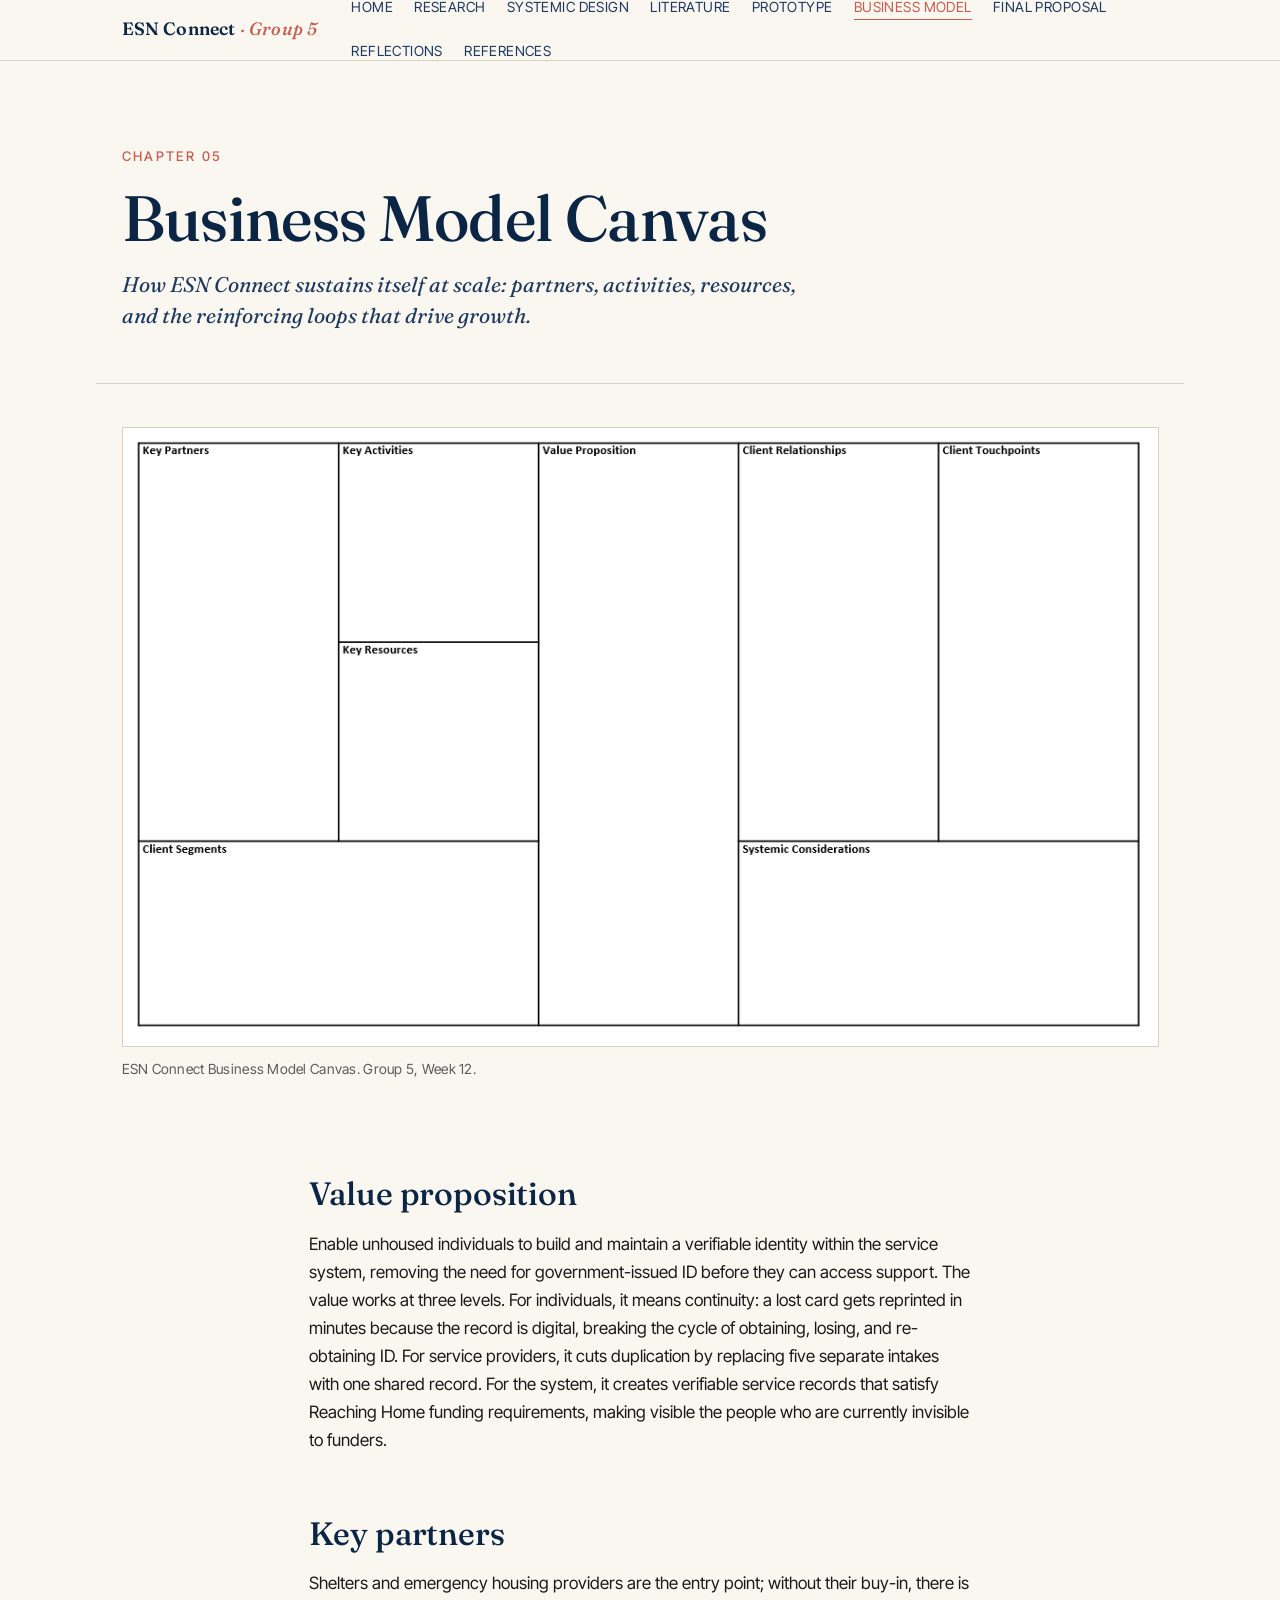
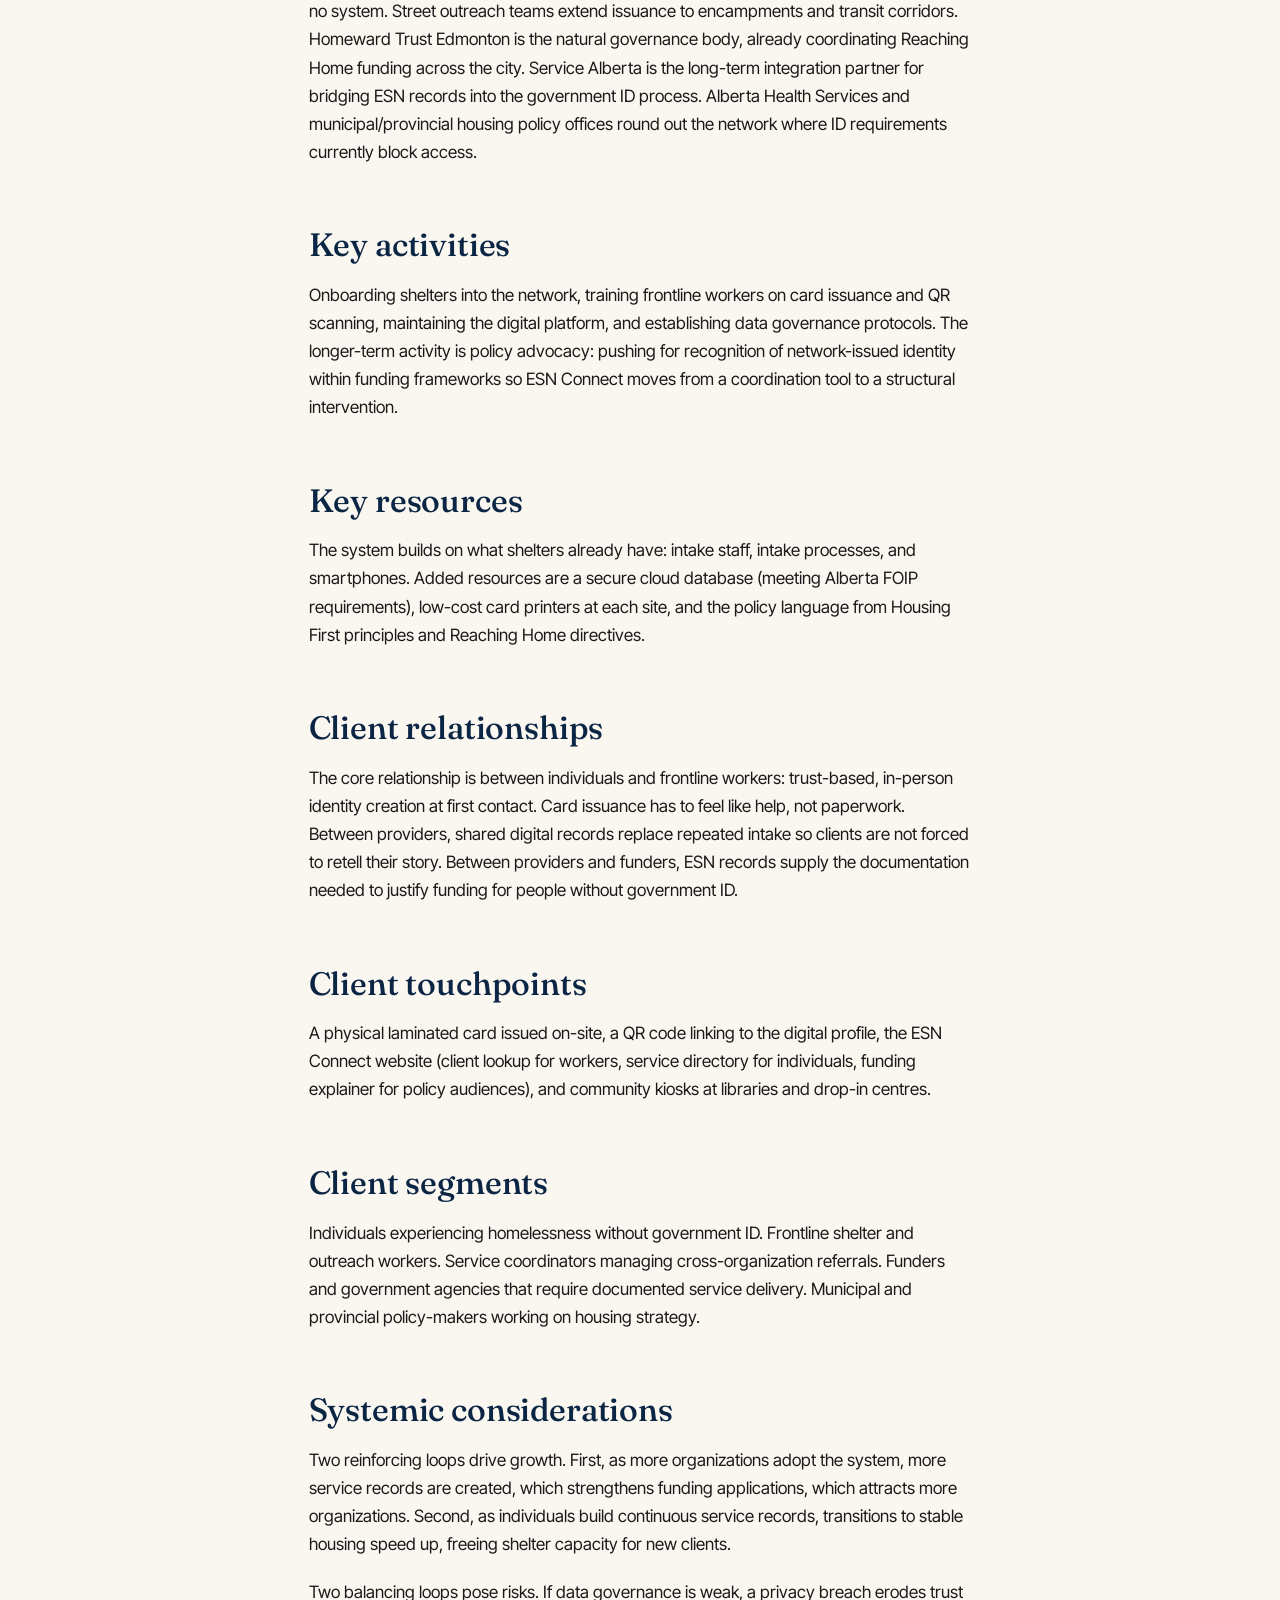
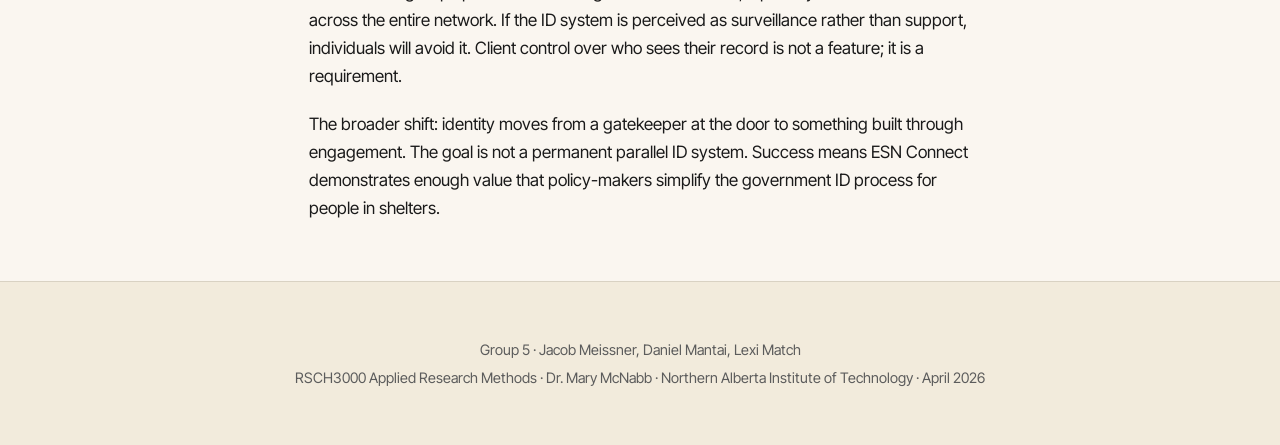
==== business-model.html @ 67c7669d "Add files via upload" ====
<!DOCTYPE html>
<html lang="en">
<head>
  <meta charset="utf-8">
  <meta name="viewport" content="width=device-width,initial-scale=1">
  <title>Business Model Canvas · ESN Connect</title>
  <link rel="preconnect" href="https://fonts.googleapis.com">
  <link rel="preconnect" href="https://fonts.gstatic.com" crossorigin>
  <link href="https://fonts.googleapis.com/css2?family=Fraunces:ital,opsz,wght@0,9..144,400;0,9..144,500;0,9..144,600;1,9..144,400;1,9..144,500&family=Inter+Tight:wght@400;500;600&display=swap" rel="stylesheet">
  <link rel="stylesheet" href="assets/css/styles.css">
</head>
<body>

<nav class="site-nav">
  <div class="site-nav__inner">
    <a class="site-nav__brand" href="index.html">ESN Connect <em>· Group 5</em></a>
    <ul class="site-nav__links">
      <li><a href="index.html">Home</a></li>
      <li><a href="research-question.html">Research</a></li>
      <li><a href="systemic-design.html">Systemic Design</a></li>
      <li><a href="literature-review.html">Literature</a></li>
      <li><a href="prototype.html">Prototype</a></li>
      <li><a href="business-model.html" aria-current="page">Business Model</a></li>
      <li><a href="final-proposal.html">Final Proposal</a></li>
      <li><a href="reflections.html">Reflections</a></li>
      <li><a href="references.html">References</a></li>
    </ul>
  </div>
</nav>

<header class="page-header">
  <p class="page-header__eyebrow">Chapter 05</p>
  <h1>Business Model Canvas</h1>
  <p class="page-header__lead">How ESN Connect sustains itself at scale: partners, activities, resources, and the reinforcing loops that drive growth.</p>
</header>

<section class="wide">
  <figure class="figure">
    <img src="assets/images/business-model-canvas.png" alt="Business Model Canvas for ESN Connect showing partners, activities, value proposition, relationships, touchpoints, resources, segments, and systemic considerations.">
    <figcaption>ESN Connect Business Model Canvas. Group 5, Week 12.</figcaption>
  </figure>
</section>

<main class="prose">

  <section>
    <h2>Value proposition</h2>
    <p>Enable unhoused individuals to build and maintain a verifiable identity within the service system, removing the need for government-issued ID before they can access support. The value works at three levels. For individuals, it means continuity: a lost card gets reprinted in minutes because the record is digital, breaking the cycle of obtaining, losing, and re-obtaining ID. For service providers, it cuts duplication by replacing five separate intakes with one shared record. For the system, it creates verifiable service records that satisfy Reaching Home funding requirements, making visible the people who are currently invisible to funders.</p>
  </section>

  <section>
    <h2>Key partners</h2>
    <p>Shelters and emergency housing providers are the entry point; without their buy-in, there is no system. Street outreach teams extend issuance to encampments and transit corridors. Homeward Trust Edmonton is the natural governance body, already coordinating Reaching Home funding across the city. Service Alberta is the long-term integration partner for bridging ESN records into the government ID process. Alberta Health Services and municipal/provincial housing policy offices round out the network where ID requirements currently block access.</p>
  </section>

  <section>
    <h2>Key activities</h2>
    <p>Onboarding shelters into the network, training frontline workers on card issuance and QR scanning, maintaining the digital platform, and establishing data governance protocols. The longer-term activity is policy advocacy: pushing for recognition of network-issued identity within funding frameworks so ESN Connect moves from a coordination tool to a structural intervention.</p>
  </section>

  <section>
    <h2>Key resources</h2>
    <p>The system builds on what shelters already have: intake staff, intake processes, and smartphones. Added resources are a secure cloud database (meeting Alberta FOIP requirements), low-cost card printers at each site, and the policy language from Housing First principles and Reaching Home directives.</p>
  </section>

  <section>
    <h2>Client relationships</h2>
    <p>The core relationship is between individuals and frontline workers: trust-based, in-person identity creation at first contact. Card issuance has to feel like help, not paperwork. Between providers, shared digital records replace repeated intake so clients are not forced to retell their story. Between providers and funders, ESN records supply the documentation needed to justify funding for people without government ID.</p>
  </section>

  <section>
    <h2>Client touchpoints</h2>
    <p>A physical laminated card issued on-site, a QR code linking to the digital profile, the ESN Connect website (client lookup for workers, service directory for individuals, funding explainer for policy audiences), and community kiosks at libraries and drop-in centres.</p>
  </section>

  <section>
    <h2>Client segments</h2>
    <p>Individuals experiencing homelessness without government ID. Frontline shelter and outreach workers. Service coordinators managing cross-organization referrals. Funders and government agencies that require documented service delivery. Municipal and provincial policy-makers working on housing strategy.</p>
  </section>

  <section>
    <h2>Systemic considerations</h2>
    <p>Two reinforcing loops drive growth. First, as more organizations adopt the system, more service records are created, which strengthens funding applications, which attracts more organizations. Second, as individuals build continuous service records, transitions to stable housing speed up, freeing shelter capacity for new clients.</p>
    <p>Two balancing loops pose risks. If data governance is weak, a privacy breach erodes trust across the entire network. If the ID system is perceived as surveillance rather than support, individuals will avoid it. Client control over who sees their record is not a feature; it is a requirement.</p>
    <p>The broader shift: identity moves from a gatekeeper at the door to something built through engagement. The goal is not a permanent parallel ID system. Success means ESN Connect demonstrates enough value that policy-makers simplify the government ID process for people in shelters.</p>
  </section>

</main>

<footer class="site-footer">
  <p>Group 5 · Jacob Meissner, Daniel Mantai, Lexi Match</p>
  <p>RSCH3000 Applied Research Methods · Dr. Mary McNabb · Northern Alberta Institute of Technology · April 2026</p>
</footer>

</body>
</html>
---- assets/css/styles.css ----
/* ==========================================================================
   RSCH3000 Group 5 Portfolio — Editorial Aesthetic
   Visually distinct from the ESNConnect prototype (institutional blue + gold).
   Anchor: deep navy ink + muted terracotta accent, cream paper background,
   serif display (Fraunces) + sans body (Inter Tight).
   ========================================================================== */

:root {
  --ink: #0b2545;
  --ink-soft: #1f3a5f;
  --paper: #faf6f0;
  --paper-deep: #f2ebdc;
  --rule: #d9d2c3;
  --accent: #c65f4f;
  --accent-soft: #e4a59b;
  --text: #1a1a1a;
  --muted: #5c5c5c;
  --ai-blue: #2563c8;

  --serif: "Fraunces", "Source Serif Pro", Georgia, serif;
  --sans: "Inter Tight", -apple-system, BlinkMacSystemFont, "Segoe UI", sans-serif;

  --read-width: 42rem;
  --wide-width: 64rem;
  --nav-h: 3.5rem;
}

* { box-sizing: border-box; }

html, body {
  margin: 0;
  padding: 0;
  background: var(--paper);
  color: var(--text);
  font-family: var(--sans);
  font-size: 17px;
  line-height: 1.65;
  -webkit-font-smoothing: antialiased;
  -moz-osx-font-smoothing: grayscale;
}

a {
  color: var(--ink);
  text-decoration: underline;
  text-decoration-thickness: 1px;
  text-underline-offset: 3px;
  transition: color 120ms ease;
}
a:hover { color: var(--accent); }

/* ---------- Top nav ---------- */

.site-nav {
  position: sticky;
  top: 0;
  z-index: 10;
  background: var(--paper);
  border-bottom: 1px solid var(--rule);
  backdrop-filter: saturate(1.2);
}

.site-nav__inner {
  max-width: var(--wide-width);
  margin: 0 auto;
  padding: 0 1.5rem;
  height: var(--nav-h);
  display: flex;
  align-items: center;
  justify-content: space-between;
  gap: 2rem;
}

.site-nav__brand {
  font-family: var(--serif);
  font-weight: 600;
  font-size: 1.05rem;
  letter-spacing: 0.01em;
  color: var(--ink);
  text-decoration: none;
  white-space: nowrap;
}

.site-nav__brand em {
  font-style: italic;
  color: var(--accent);
  font-weight: 500;
}

.site-nav__links {
  display: flex;
  flex-wrap: wrap;
  gap: 1.25rem;
  list-style: none;
  margin: 0;
  padding: 0;
  font-size: 0.82rem;
  letter-spacing: 0.03em;
  text-transform: uppercase;
}

.site-nav__links a {
  color: var(--ink-soft);
  text-decoration: none;
  padding: 0.25rem 0;
  border-bottom: 1px solid transparent;
}
.site-nav__links a:hover,
.site-nav__links a[aria-current="page"] {
  color: var(--accent);
  border-bottom-color: var(--accent);
}

/* ---------- Page header ---------- */

.page-header {
  max-width: var(--wide-width);
  margin: 0 auto;
  padding: 5rem 1.5rem 3rem;
  border-bottom: 1px solid var(--rule);
}

.page-header__eyebrow {
  font-family: var(--sans);
  font-size: 0.78rem;
  letter-spacing: 0.18em;
  text-transform: uppercase;
  color: var(--accent);
  margin: 0 0 1rem;
  font-weight: 500;
}

.page-header h1 {
  font-family: var(--serif);
  font-weight: 500;
  font-size: clamp(2.4rem, 5vw, 4rem);
  line-height: 1.05;
  letter-spacing: -0.01em;
  color: var(--ink);
  margin: 0 0 1rem;
  max-width: 48rem;
}

.page-header__lead {
  font-family: var(--serif);
  font-style: italic;
  font-size: 1.25rem;
  line-height: 1.5;
  color: var(--ink-soft);
  max-width: 40rem;
  margin: 0;
}

/* ---------- Main / article ---------- */

main { padding-bottom: 6rem; }

.prose {
  max-width: var(--read-width);
  margin: 0 auto;
  padding: 3rem 1.5rem 0;
}

.prose > section { margin-bottom: 3.5rem; }

.prose h2 {
  font-family: var(--serif);
  font-weight: 500;
  font-size: 1.9rem;
  line-height: 1.2;
  color: var(--ink);
  margin: 0 0 1rem;
  letter-spacing: -0.005em;
}

.prose h3 {
  font-family: var(--sans);
  font-weight: 600;
  font-size: 0.92rem;
  letter-spacing: 0.14em;
  text-transform: uppercase;
  color: var(--accent);
  margin: 2rem 0 0.75rem;
}

.prose h4 {
  font-family: var(--serif);
  font-weight: 500;
  font-size: 1.2rem;
  color: var(--ink);
  margin: 1.5rem 0 0.5rem;
}

.prose p {
  margin: 0 0 1.15em;
  color: var(--text);
}

.prose ul, .prose ol {
  margin: 0 0 1.25em 1.2em;
  padding: 0;
}
.prose li { margin-bottom: 0.4em; }

.prose strong { color: var(--ink); }

/* ---------- Wide blocks for diagrams ---------- */

.wide {
  max-width: var(--wide-width);
  margin: 2.5rem auto;
  padding: 0 1.5rem;
}

.figure {
  margin: 0 0 2rem;
}

.figure img {
  display: block;
  width: 100%;
  height: auto;
  background: #fff;
  border: 1px solid var(--rule);
  padding: 0.5rem;
}

.figure figcaption {
  font-family: var(--sans);
  font-size: 0.82rem;
  color: var(--muted);
  margin-top: 0.6rem;
  letter-spacing: 0.02em;
}

/* ---------- Pull quote ---------- */

.pullquote {
  border-left: 3px solid var(--accent);
  padding: 0.5rem 0 0.5rem 1.5rem;
  margin: 2rem 0;
  font-family: var(--serif);
  font-style: italic;
  font-size: 1.3rem;
  line-height: 1.4;
  color: var(--ink-soft);
}

.pullquote cite {
  display: block;
  font-size: 0.85rem;
  font-style: normal;
  letter-spacing: 0.06em;
  text-transform: uppercase;
  color: var(--muted);
  margin-top: 0.75rem;
  font-family: var(--sans);
}

/* ---------- Placeholder and status flags ---------- */

.placeholder {
  background: var(--paper-deep);
  border: 1px dashed var(--accent);
  color: var(--ink-soft);
  padding: 1rem 1.25rem;
  margin: 1rem 0;
  font-family: var(--sans);
  font-size: 0.92rem;
  line-height: 1.5;
  border-radius: 2px;
}
.placeholder::before {
  content: "Placeholder  ·  ";
  font-weight: 600;
  color: var(--accent);
  letter-spacing: 0.08em;
  text-transform: uppercase;
  font-size: 0.75rem;
}

.tentative {
  background: var(--paper-deep);
  border-left: 3px solid var(--muted);
  padding: 1rem 1.25rem;
  margin: 1.5rem 0;
  font-size: 0.95rem;
}
.tentative::before {
  content: "Tentative  ";
  display: block;
  font-size: 0.72rem;
  letter-spacing: 0.12em;
  text-transform: uppercase;
  color: var(--muted);
  font-weight: 600;
  margin-bottom: 0.4rem;
}

.ai-content {
  color: var(--ai-blue);
}

.status-flag {
  display: inline-block;
  padding: 0.15rem 0.55rem;
  font-size: 0.72rem;
  letter-spacing: 0.1em;
  text-transform: uppercase;
  font-weight: 600;
  border-radius: 2px;
  background: var(--accent);
  color: #fff;
  vertical-align: middle;
}

/* ---------- CTA button ---------- */

.btn {
  display: inline-block;
  padding: 0.75rem 1.6rem;
  background: var(--ink);
  color: var(--paper);
  text-decoration: none;
  font-family: var(--sans);
  font-size: 0.88rem;
  letter-spacing: 0.1em;
  text-transform: uppercase;
  font-weight: 600;
  border: 1px solid var(--ink);
  transition: background 180ms ease, color 180ms ease;
}
.btn:hover {
  background: var(--accent);
  border-color: var(--accent);
  color: #fff;
}

.btn--ghost {
  background: transparent;
  color: var(--ink);
}
.btn--ghost:hover {
  background: var(--ink);
  color: var(--paper);
  border-color: var(--ink);
}

/* ---------- Team cards (Home) ---------- */

.team-grid {
  display: grid;
  grid-template-columns: repeat(auto-fit, minmax(14rem, 1fr));
  gap: 2rem;
  margin: 2.5rem 0;
}

.team-card {
  text-align: left;
}

.team-card__photo {
  aspect-ratio: 1 / 1;
  background: var(--paper-deep);
  border: 1px solid var(--rule);
  display: flex;
  align-items: center;
  justify-content: center;
  color: var(--muted);
  font-family: var(--serif);
  font-size: 2.5rem;
  font-style: italic;
  margin-bottom: 1rem;
}

.team-card h3 {
  font-family: var(--serif);
  font-size: 1.2rem;
  color: var(--ink);
  font-weight: 500;
  margin: 0 0 0.25rem;
  text-transform: none;
  letter-spacing: 0;
}

.team-card__role {
  font-size: 0.8rem;
  letter-spacing: 0.08em;
  text-transform: uppercase;
  color: var(--accent);
  margin: 0 0 0.75rem;
}

/* ---------- Nav index on Home ---------- */

.page-index {
  list-style: none;
  padding: 0;
  margin: 2.5rem 0;
  border-top: 1px solid var(--rule);
}
.page-index li {
  border-bottom: 1px solid var(--rule);
}
.page-index a {
  display: grid;
  grid-template-columns: 2.5rem 1fr auto;
  gap: 1rem;
  align-items: baseline;
  padding: 1rem 0;
  text-decoration: none;
  color: var(--ink);
}
.page-index a:hover { color: var(--accent); }
.page-index__num {
  font-family: var(--serif);
  font-style: italic;
  color: var(--accent);
  font-size: 1.05rem;
}
.page-index__title {
  font-family: var(--serif);
  font-size: 1.25rem;
  font-weight: 500;
}
.page-index__meta {
  font-size: 0.78rem;
  letter-spacing: 0.08em;
  text-transform: uppercase;
  color: var(--muted);
}

/* ---------- Side-by-side pairs (before/after, card front/back) ---------- */

.pair {
  display: grid;
  grid-template-columns: 1fr 1fr;
  gap: 1.25rem;
  margin: 2rem 0;
}
@media (max-width: 640px) {
  .pair { grid-template-columns: 1fr; }
}

/* ---------- Footer ---------- */

.site-footer {
  border-top: 1px solid var(--rule);
  padding: 3rem 1.5rem;
  text-align: center;
  color: var(--muted);
  font-size: 0.85rem;
  background: var(--paper-deep);
}
.site-footer p { margin: 0.25rem 0; }

/* ---------- References list ---------- */

.refs {
  list-style: none;
  padding: 0;
  margin: 2rem 0;
}
.refs li {
  padding-left: 2rem;
  text-indent: -2rem;
  margin-bottom: 1rem;
  font-size: 0.95rem;
  line-height: 1.55;
}

/* ---------- Page-load reveal ---------- */

@keyframes rise {
  from { opacity: 0; transform: translateY(8px); }
  to   { opacity: 1; transform: translateY(0); }
}

.page-header,
.prose > section,
.wide {
  animation: rise 520ms ease-out both;
}

.page-header { animation-delay: 40ms; }
.prose > section:nth-child(1) { animation-delay: 120ms; }
.prose > section:nth-child(2) { animation-delay: 200ms; }
.prose > section:nth-child(3) { animation-delay: 280ms; }
.prose > section:nth-child(n+4) { animation-delay: 360ms; }

@media (prefers-reduced-motion: reduce) {
  .page-header, .prose > section, .wide { animation: none; }
}
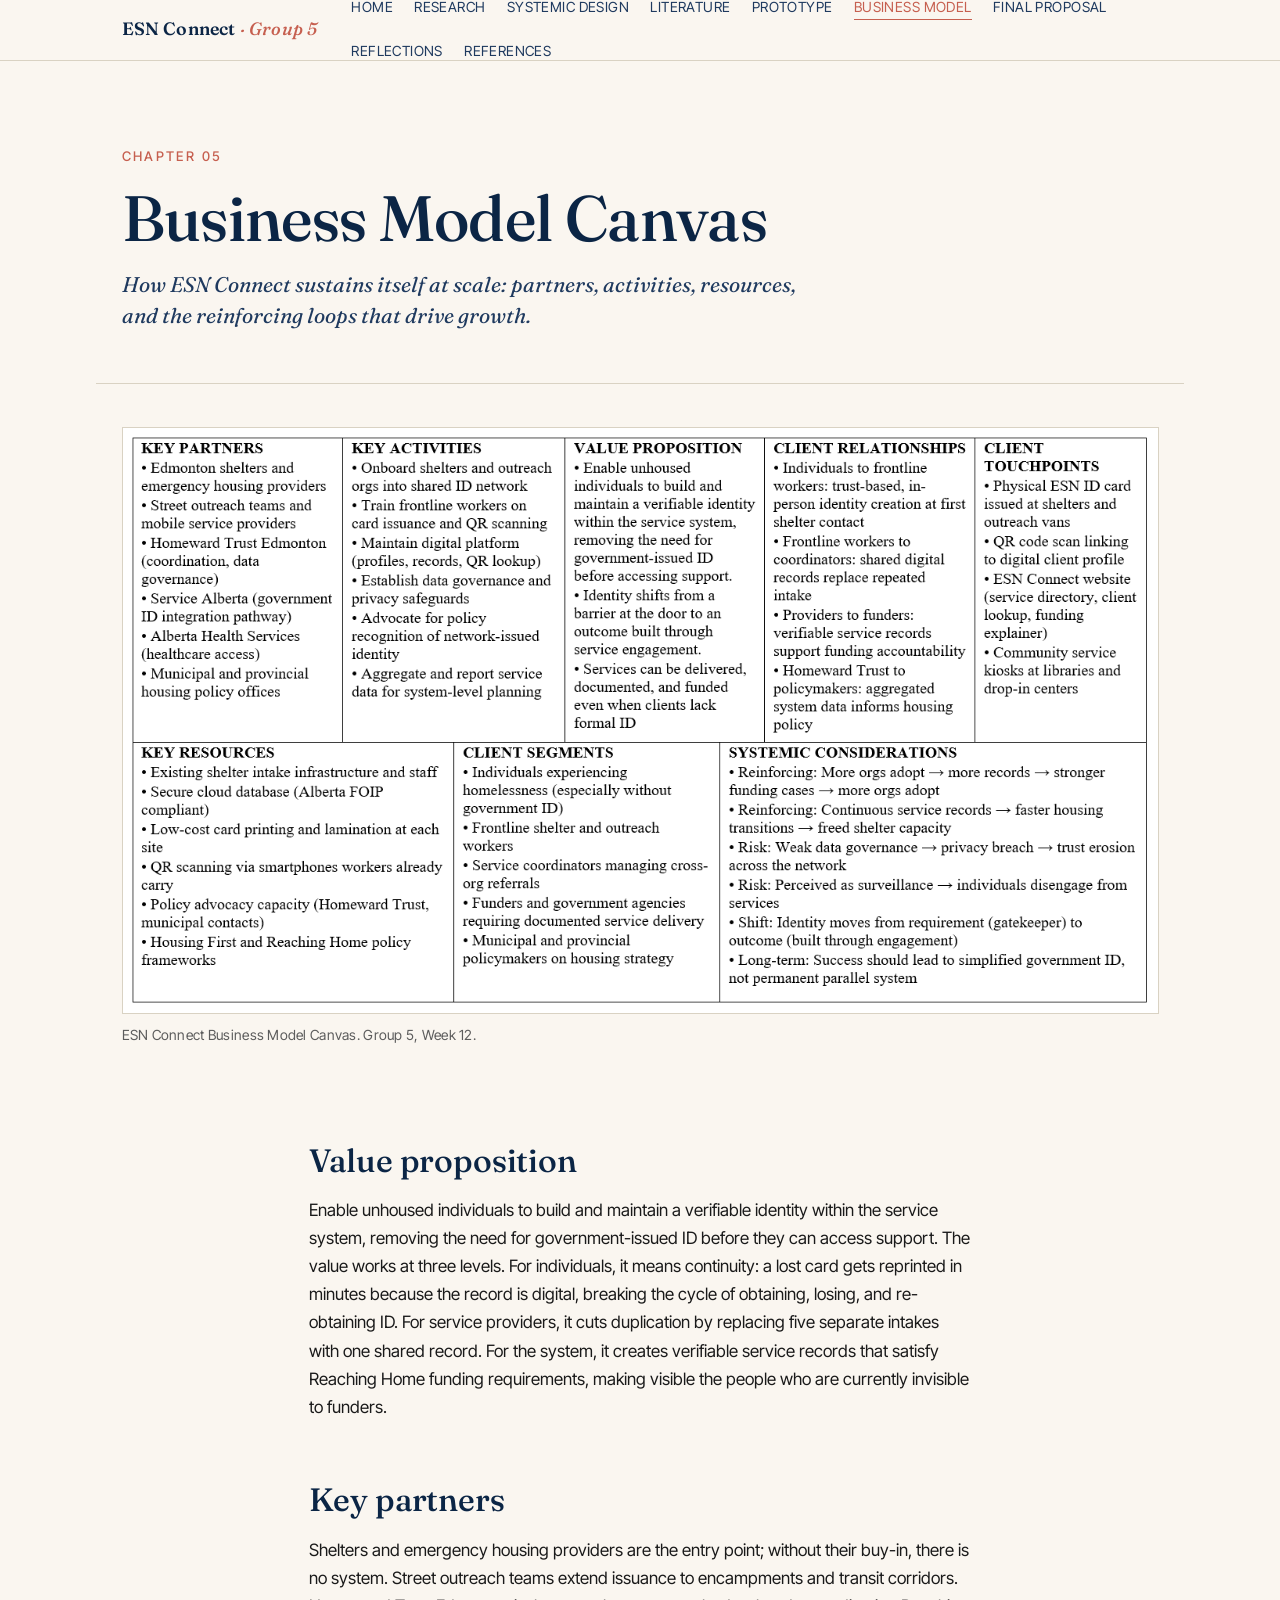
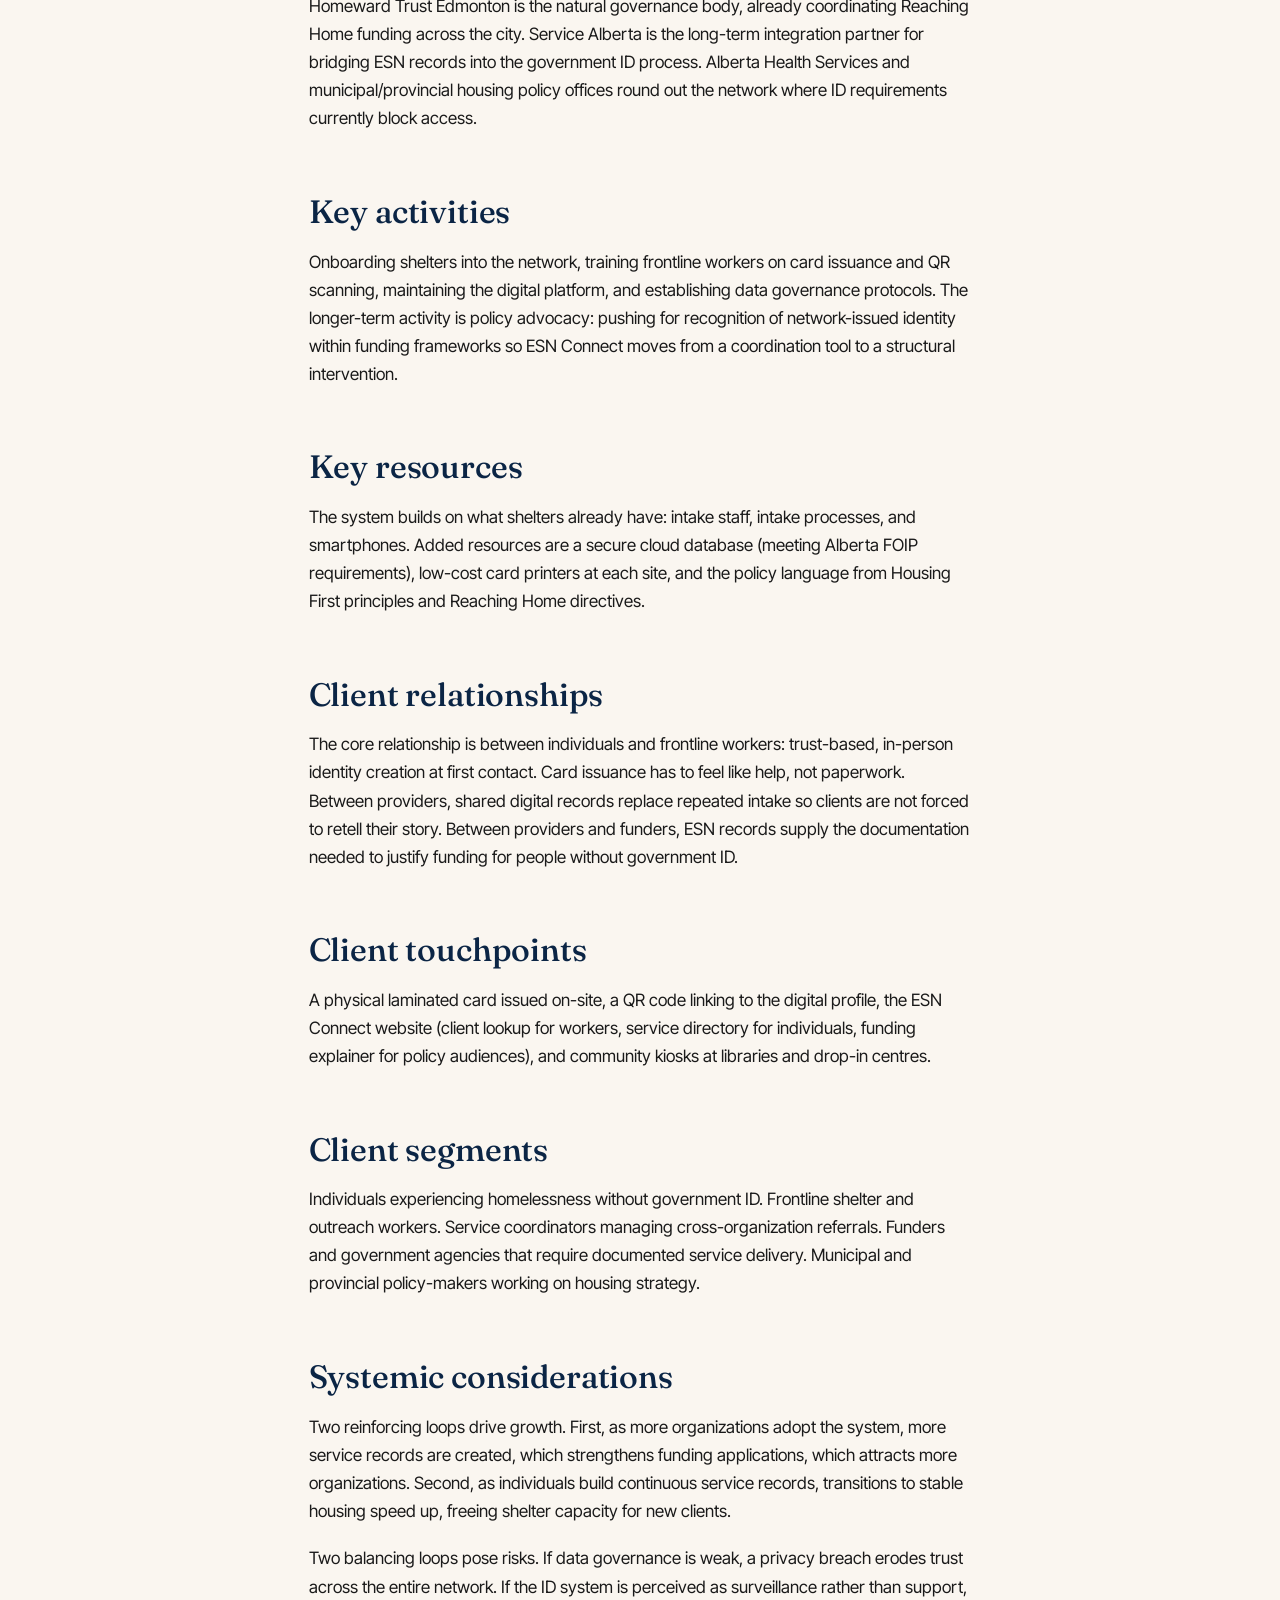
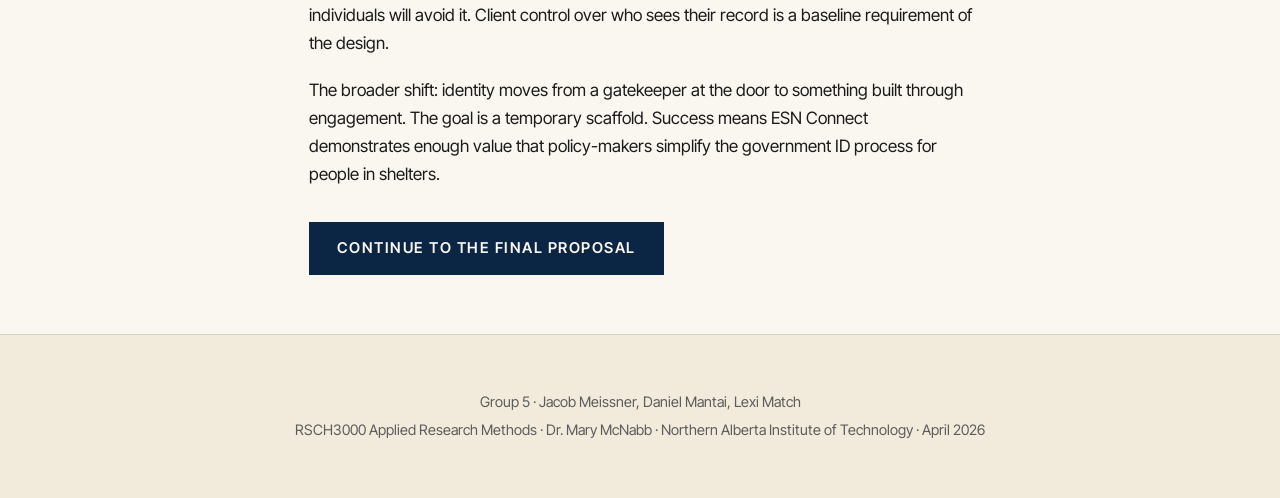
==== commit 4db35c49: "Add files via upload Round 1 edits" ====
--- a/business-model.html
+++ b/business-model.html
@@ -81,8 +81,11 @@
   <section>
     <h2>Systemic considerations</h2>
     <p>Two reinforcing loops drive growth. First, as more organizations adopt the system, more service records are created, which strengthens funding applications, which attracts more organizations. Second, as individuals build continuous service records, transitions to stable housing speed up, freeing shelter capacity for new clients.</p>
-    <p>Two balancing loops pose risks. If data governance is weak, a privacy breach erodes trust across the entire network. If the ID system is perceived as surveillance rather than support, individuals will avoid it. Client control over who sees their record is not a feature; it is a requirement.</p>
-    <p>The broader shift: identity moves from a gatekeeper at the door to something built through engagement. The goal is not a permanent parallel ID system. Success means ESN Connect demonstrates enough value that policy-makers simplify the government ID process for people in shelters.</p>
+    <p>Two balancing loops pose risks. If data governance is weak, a privacy breach erodes trust across the entire network. If the ID system is perceived as surveillance rather than support, individuals will avoid it. Client control over who sees their record is a baseline requirement of the design.</p>
+    <p>The broader shift: identity moves from a gatekeeper at the door to something built through engagement. The goal is a temporary scaffold. Success means ESN Connect demonstrates enough value that policy-makers simplify the government ID process for people in shelters.</p>
+    <p style="margin-top:2rem;">
+      <a class="btn" href="final-proposal.html">Continue to the Final Proposal</a>
+    </p>
   </section>
 
 </main>
--- a/assets/css/styles.css
+++ b/assets/css/styles.css
@@ -1,5 +1,5 @@
 /* ==========================================================================
-   RSCH3000 Group 5 Portfolio — Editorial Aesthetic
+   RSCH3000 Group 5 Portfolio, Editorial Aesthetic.
    Visually distinct from the ESNConnect prototype (institutional blue + gold).
    Anchor: deep navy ink + muted terracotta accent, cream paper background,
    serif display (Fraunces) + sans body (Inter Tight).
